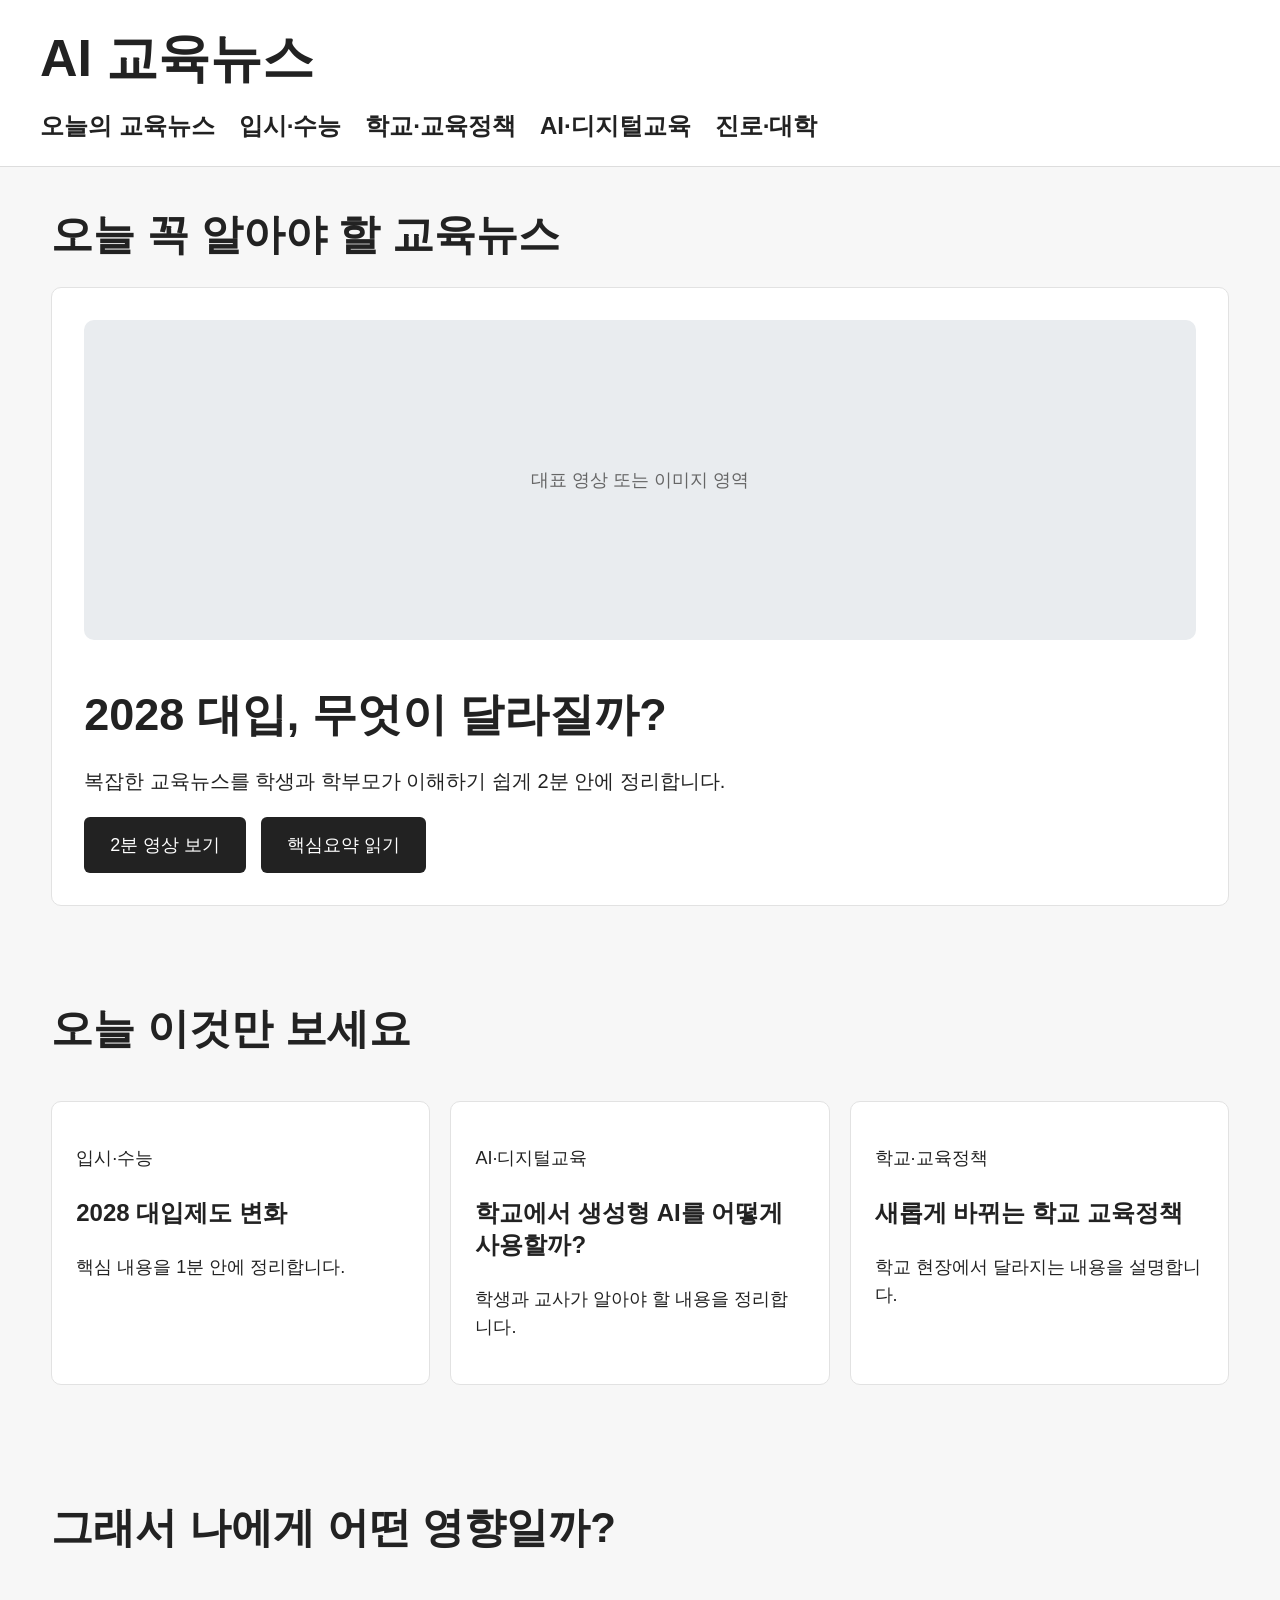
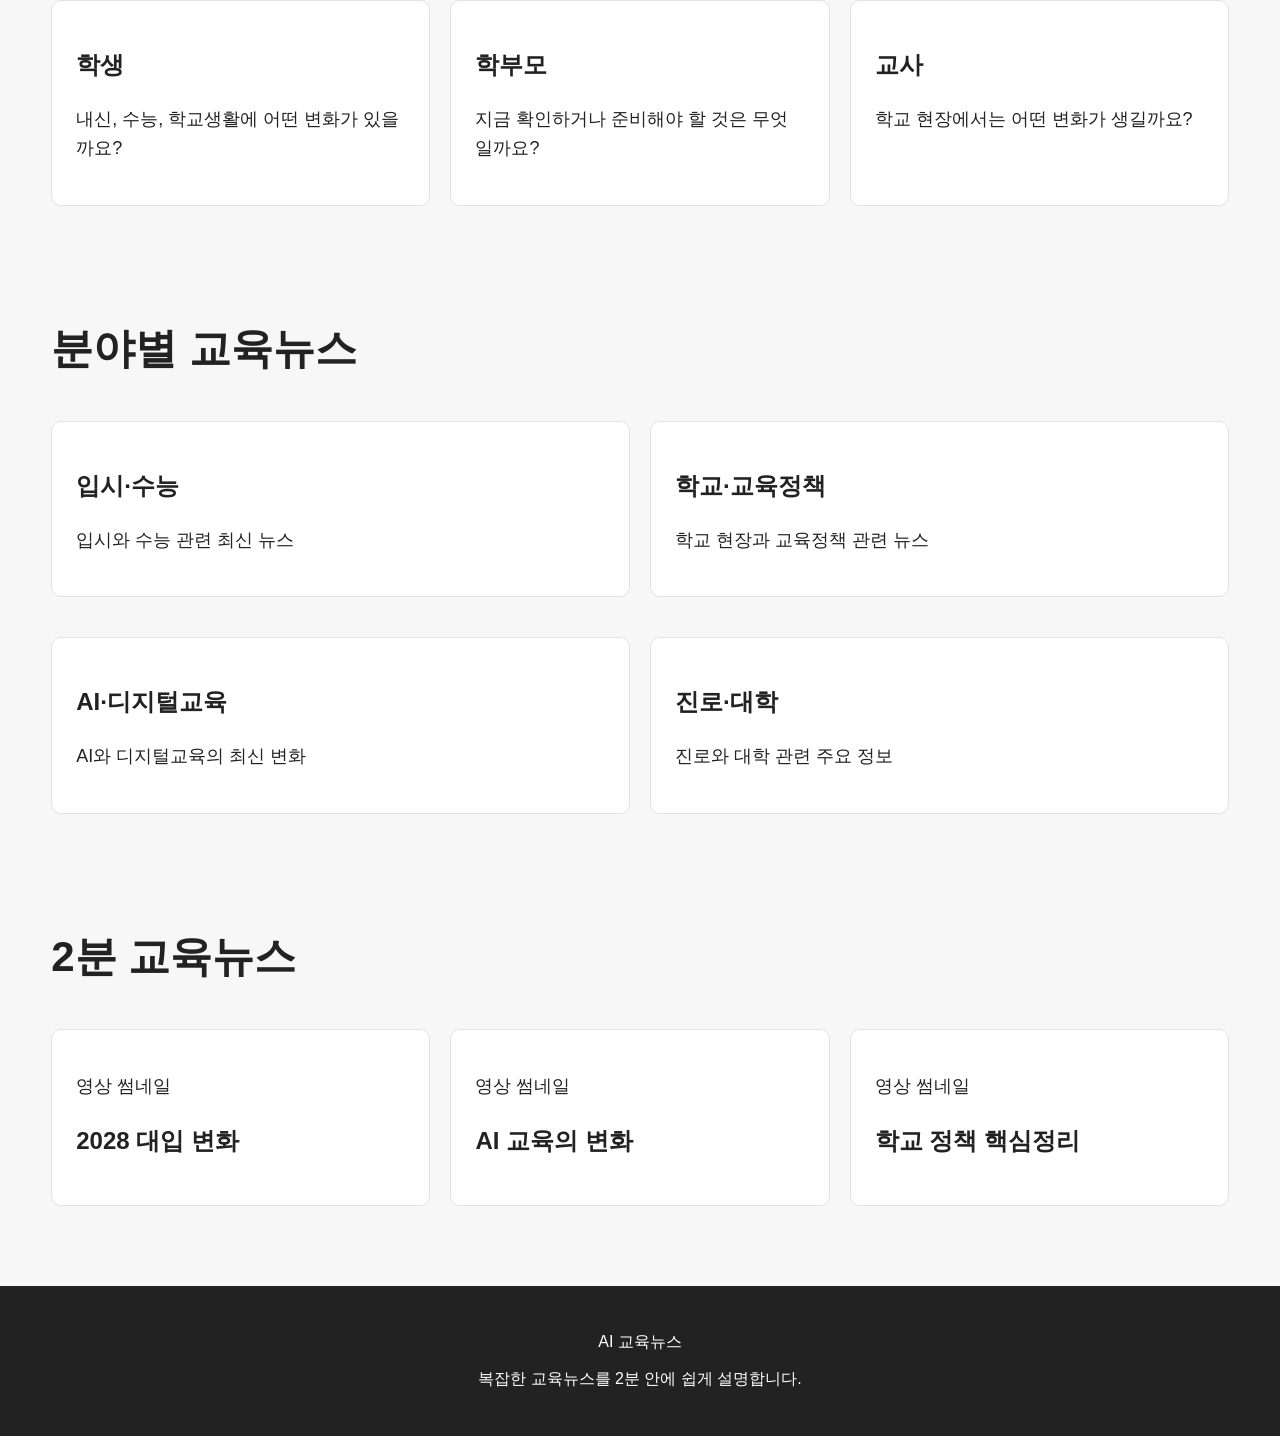
==== index.html @ 82cf30d0 "Initial education news website" ====
<!DOCTYPE html>
<html lang="ko">
<head>
    <meta charset="UTF-8">
    <meta name="viewport" content="width=device-width, initial-scale=1.0">
    <title>AI 교육뉴스</title>
    <link rel="stylesheet" href="style.css">
</head>

<body>

    <!-- 상단 영역 -->
    <header>
        <h1>AI 교육뉴스</h1>

        <nav>
            <a href="#">오늘의 교육뉴스</a>
            <a href="#">입시·수능</a>
            <a href="#">학교·교육정책</a>
            <a href="#">AI·디지털교육</a>
            <a href="#">진로·대학</a>
        </nav>
    </header>


    <main>

        <!-- 오늘의 대표 교육뉴스 -->
        <section>
            <h2>오늘 꼭 알아야 할 교육뉴스</h2>

            <article>
                <div>
                    <p>대표 영상 또는 이미지 영역</p>
                </div>

                <h3>2028 대입, 무엇이 달라질까?</h3>

                <p>
                    복잡한 교육뉴스를 학생과 학부모가
                    이해하기 쉽게 2분 안에 정리합니다.
                </p>

                <button>2분 영상 보기</button>
                <button>핵심요약 읽기</button>
            </article>
        </section>


        <!-- 오늘의 핵심 뉴스 3개 -->
        <section>
            <h2>오늘 이것만 보세요</h2>

            <article>
                <p>입시·수능</p>
                <h3>2028 대입제도 변화</h3>
                <p>핵심 내용을 1분 안에 정리합니다.</p>
            </article>

            <article>
                <p>AI·디지털교육</p>
                <h3>학교에서 생성형 AI를 어떻게 사용할까?</h3>
                <p>학생과 교사가 알아야 할 내용을 정리합니다.</p>
            </article>

            <article>
                <p>학교·교육정책</p>
                <h3>새롭게 바뀌는 학교 교육정책</h3>
                <p>학교 현장에서 달라지는 내용을 설명합니다.</p>
            </article>
        </section>


        <!-- 학생, 학부모, 교사 영향 -->
        <section>
            <h2>그래서 나에게 어떤 영향일까?</h2>

            <article>
                <h3>학생</h3>
                <p>내신, 수능, 학교생활에 어떤 변화가 있을까요?</p>
            </article>

            <article>
                <h3>학부모</h3>
                <p>지금 확인하거나 준비해야 할 것은 무엇일까요?</p>
            </article>

            <article>
                <h3>교사</h3>
                <p>학교 현장에서는 어떤 변화가 생길까요?</p>
            </article>
        </section>


        <!-- 분야별 교육뉴스 -->
        <section>
            <h2>분야별 교육뉴스</h2>

            <article>
                <h3>입시·수능</h3>
                <p>입시와 수능 관련 최신 뉴스</p>
            </article>

            <article>
                <h3>학교·교육정책</h3>
                <p>학교 현장과 교육정책 관련 뉴스</p>
            </article>

            <article>
                <h3>AI·디지털교육</h3>
                <p>AI와 디지털교육의 최신 변화</p>
            </article>

            <article>
                <h3>진로·대학</h3>
                <p>진로와 대학 관련 주요 정보</p>
            </article>
        </section>


        <!-- 2분 교육뉴스 영상 -->
        <section>
            <h2>2분 교육뉴스</h2>

            <article>
                <p>영상 썸네일</p>
                <h3>2028 대입 변화</h3>
            </article>

            <article>
                <p>영상 썸네일</p>
                <h3>AI 교육의 변화</h3>
            </article>

            <article>
                <p>영상 썸네일</p>
                <h3>학교 정책 핵심정리</h3>
            </article>
        </section>

    </main>


    <!-- 하단 영역 -->
    <footer>
        <p>AI 교육뉴스</p>
        <p>복잡한 교육뉴스를 2분 안에 쉽게 설명합니다.</p>
    </footer>

</body>
</html>
---- style.css ----
/* 전체 기본 설정 */
body {
    margin: 0;
    font-family: Arial, "Noto Sans KR", sans-serif;
    color: #222;
    background-color: #f7f7f7;
}


/* 상단 */
header {
    background-color: white;
    padding: 24px 40px;
    border-bottom: 1px solid #ddd;
}

header h1 {
    margin: 0 0 16px 0;
    font-size: 48px;
}

nav {
    display: flex;
    gap: 24px;
    flex-wrap: wrap;
}

nav a {
    text-decoration: none;
    color: #222;
    font-weight: bold;
    font-size: 24px;
}

nav a:hover {
    text-decoration: underline;
}


/* 메인 전체 */
main {
    width: 92%;
    max-width: 1500px;
    margin: 40px auto;
}


/* 각 섹션 */
section {
    margin-bottom: 60px;
}

section h2 {
    font-size: 42px;
    margin-bottom: 24px;
}


/* 카드 공통 */
article {
    background-color: white;
    padding: 24px;
    margin-bottom: 20px;
    border: 1px solid #e2e2e2;
    border-radius: 10px;
}


/* 대표 뉴스 */
main section:first-child article {
    padding: 32px;
}

main section:first-child article > div {
    height: 320px;
    background-color: #e9ecef;
    display: flex;
    align-items: center;
    justify-content: center;
    margin-bottom: 24px;
    border-radius: 10px;
    font-size: 18px;
    color: #666;
}

main section:first-child h3 {
    font-size: 45px;
    margin-bottom: 18px;
}


/* 버튼 */
button {
    padding: 16px 26px;
    margin-right: 10px;
    border: none;
    border-radius: 6px;
    background-color: #222;
    color: white;
    font-size: 18px;
    cursor: pointer;
}
button:hover {
    opacity: 0.85;
}


/* 오늘 이것만 보세요 */
main section:nth-of-type(2) {
    display: grid;
    grid-template-columns: repeat(3, 1fr);
    gap: 20px;
}

main section:nth-of-type(2) h2 {
    grid-column: 1 / -1;
}


/* 학생 / 학부모 / 교사 */
main section:nth-of-type(3) {
    display: grid;
    grid-template-columns: repeat(3, 1fr);
    gap: 20px;
}

main section:nth-of-type(3) h2 {
    grid-column: 1 / -1;
}


/* 분야별 교육뉴스 */
main section:nth-of-type(4) {
    display: grid;
    grid-template-columns: repeat(2, 1fr);
    gap: 20px;
}

main section:nth-of-type(4) h2 {
    grid-column: 1 / -1;
}


/* 2분 교육뉴스 */
main section:nth-of-type(5) {
    display: grid;
    grid-template-columns: repeat(3, 1fr);
    gap: 20px;
}

main section:nth-of-type(5) h2 {
    grid-column: 1 / -1;
}


/* 하단 */
footer {
    background-color: #222;
    color: white;
    text-align: center;
    padding: 30px 20px;
    margin-top: 60px;
}


/* 모바일 */
@media (max-width: 768px) {

    header {
        padding: 20px;
    }

    main {
        width: 92%;
    }

    main section:nth-of-type(2),
    main section:nth-of-type(3),
    main section:nth-of-type(4),
    main section:nth-of-type(5) {
        grid-template-columns: 1fr;
    }

    main section:first-child article > div {
        height: 220px;
    }
}
/* 카드 안 작은 카테고리 글자 */
article > p:first-child {
    font-size: 18px;
}

/* 카드 제목 */
article h3 {
    font-size: 24px;
}

/* 카드 설명 글자 */
article p {
    font-size: 18px;
    line-height: 1.6;
}

/* 대표뉴스 설명 글자 */
main section:first-child article > p {
    font-size: 20px;
}

/* AI 교육뉴스 제목 조금 더 크게 */
header h1 {
    font-size: 52px;
}
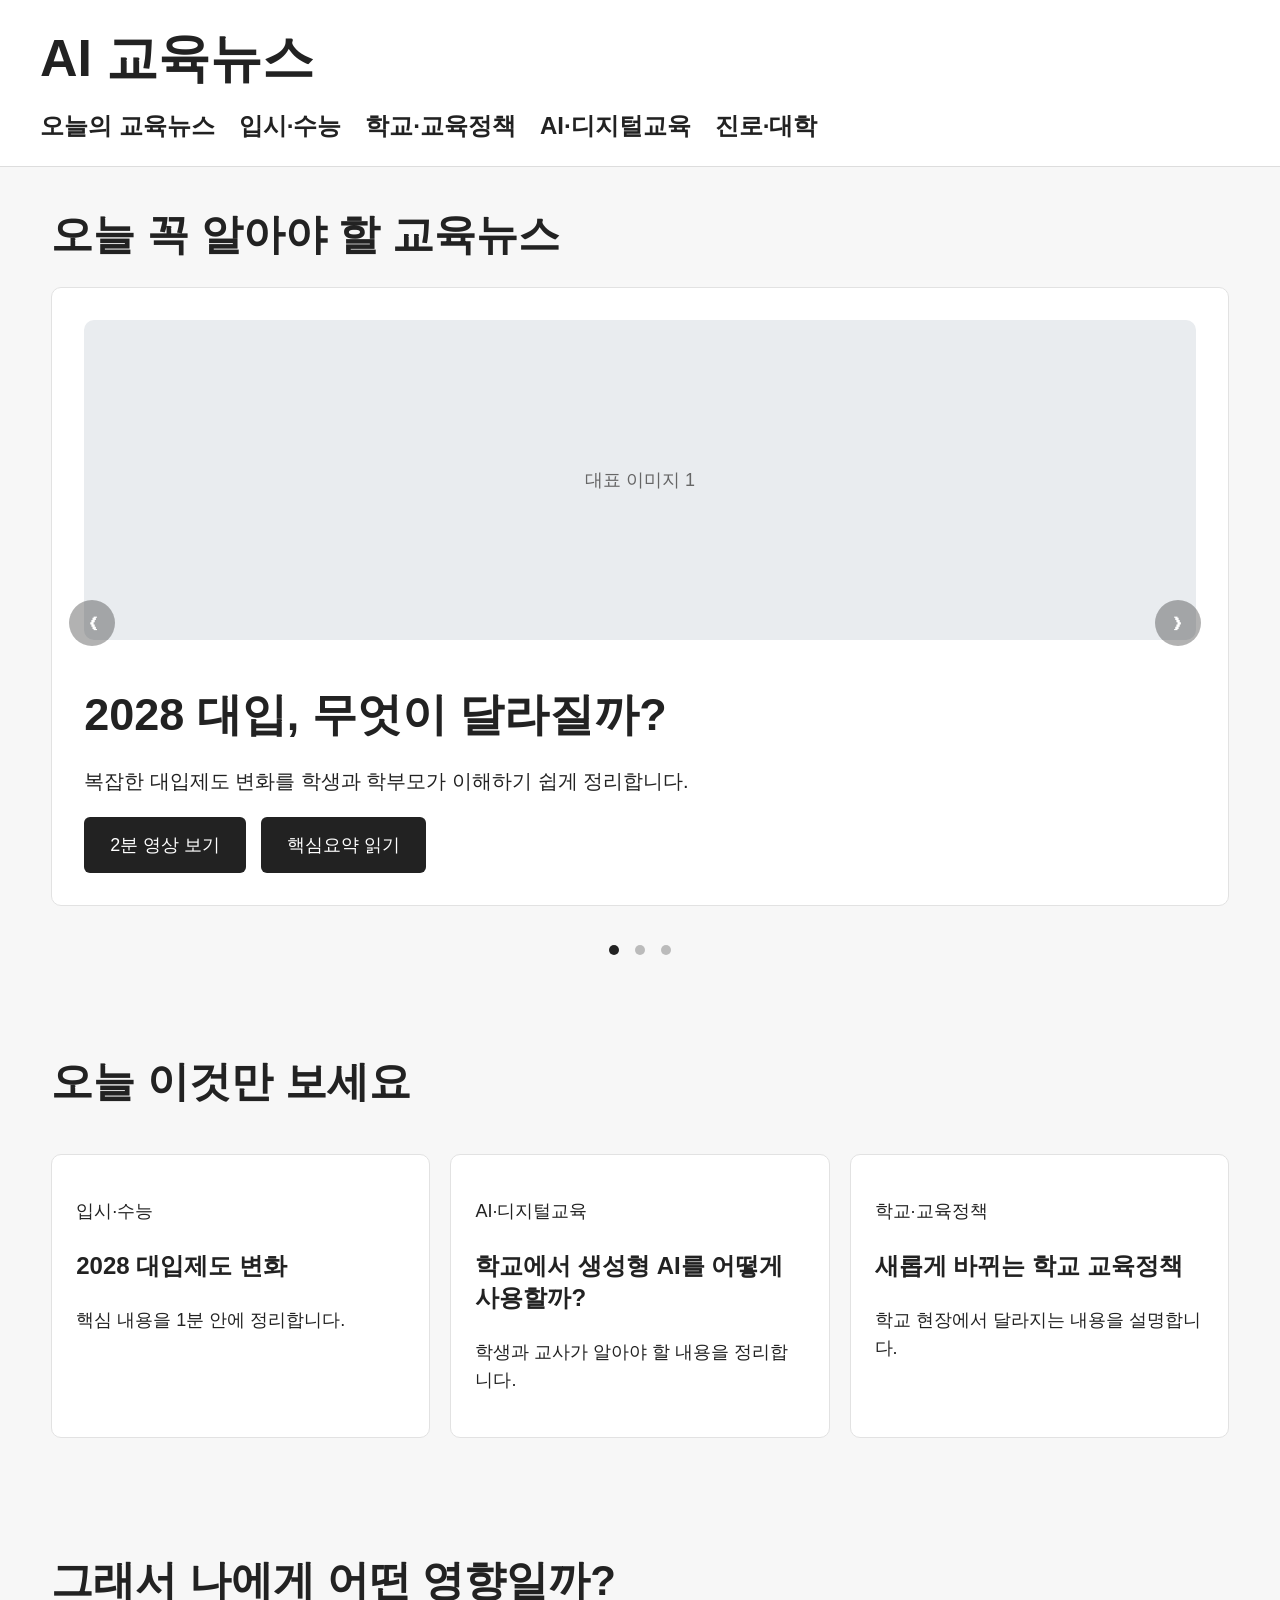
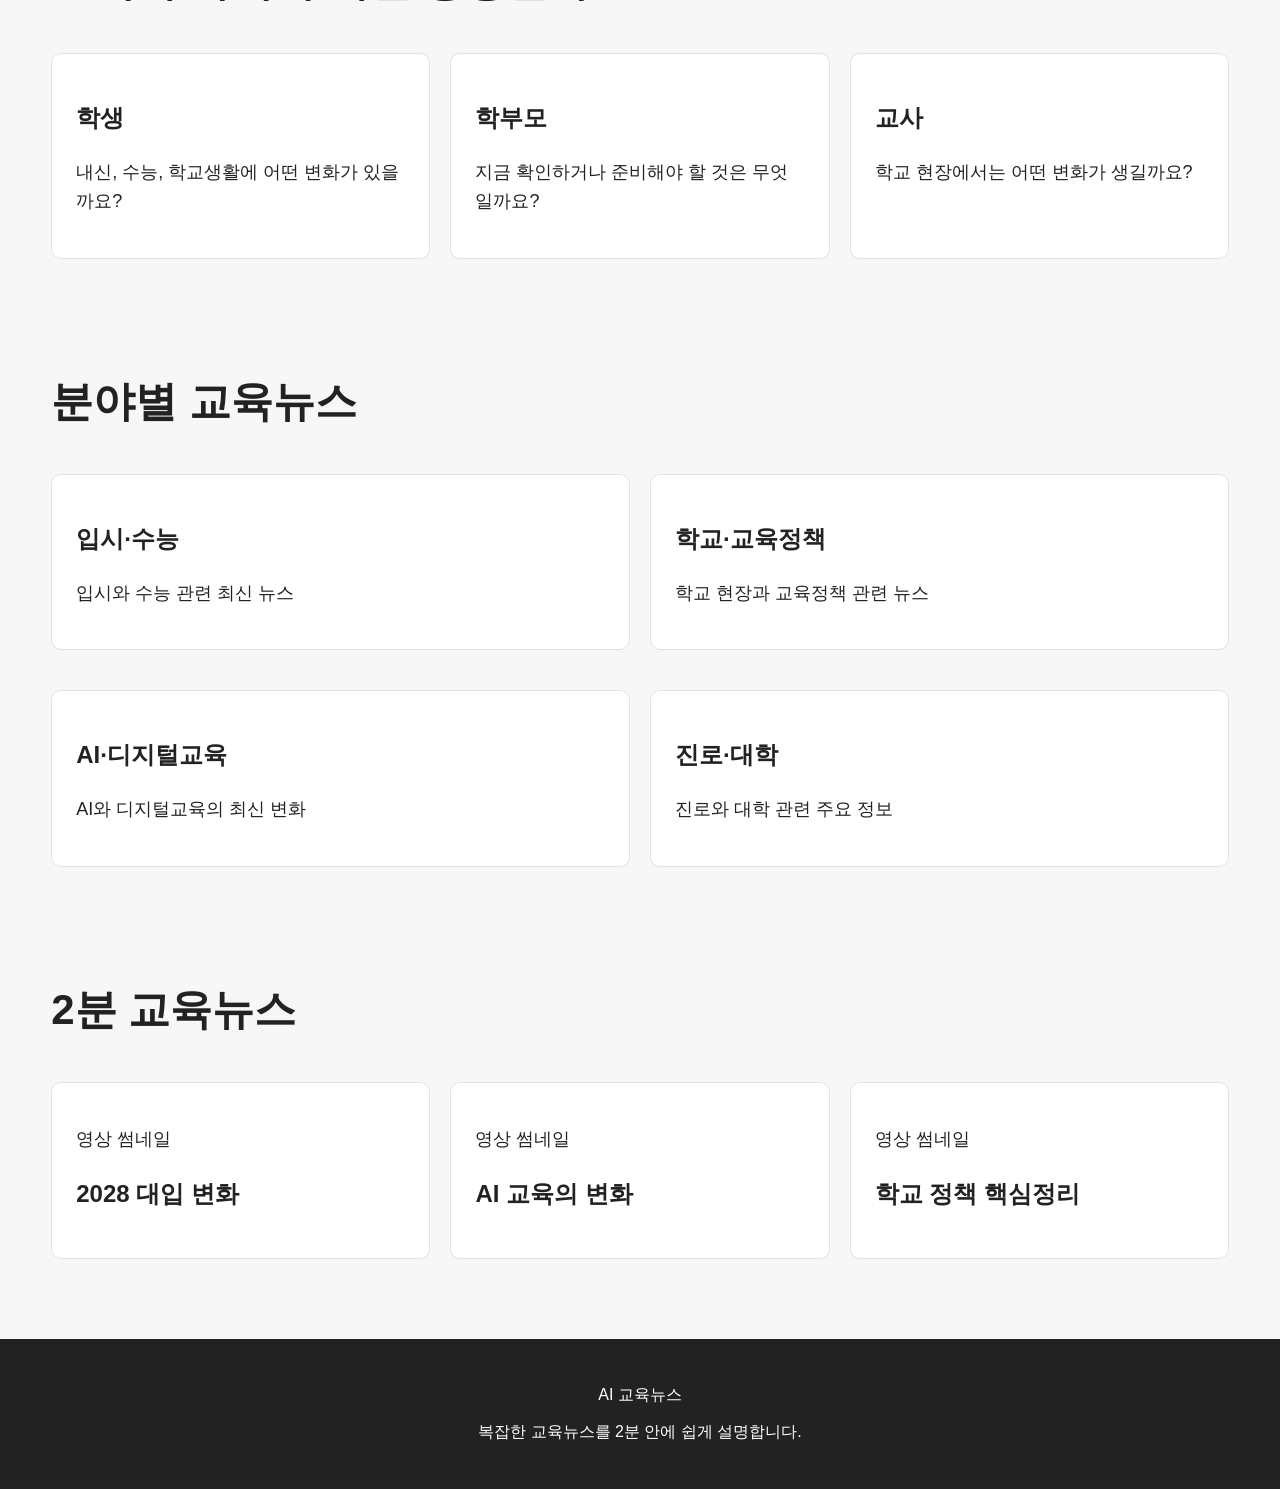
==== commit 7063870d: "Update news carousel" ====
--- a/index.html
+++ b/index.html
@@ -26,25 +26,80 @@
     <main>
 
         <!-- 오늘의 대표 교육뉴스 -->
-        <section>
-            <h2>오늘 꼭 알아야 할 교육뉴스</h2>
-
-            <article>
-                <div>
-                    <p>대표 영상 또는 이미지 영역</p>
+        <section class="main-news">
+    <h2>오늘 꼭 알아야 할 교육뉴스</h2>
+
+    <div class="slider">
+
+        <div class="slides">
+
+            <!-- 뉴스 1 -->
+            <article class="slide">
+                <div class="news-image">
+                    대표 이미지 1
                 </div>
 
                 <h3>2028 대입, 무엇이 달라질까?</h3>
 
                 <p>
-                    복잡한 교육뉴스를 학생과 학부모가
-                    이해하기 쉽게 2분 안에 정리합니다.
+                    복잡한 대입제도 변화를 학생과 학부모가
+                    이해하기 쉽게 정리합니다.
                 </p>
 
                 <button>2분 영상 보기</button>
                 <button>핵심요약 읽기</button>
             </article>
-        </section>
+
+
+            <!-- 뉴스 2 -->
+            <article class="slide">
+                <div class="news-image">
+                    대표 이미지 2
+                </div>
+
+                <h3>학교에서 생성형 AI를 어떻게 사용할까?</h3>
+
+                <p>
+                    학생과 교사가 알아야 할
+                    생성형 AI 활용 방법을 정리합니다.
+                </p>
+
+                <button>2분 영상 보기</button>
+                <button>핵심요약 읽기</button>
+            </article>
+
+
+            <!-- 뉴스 3 -->
+            <article class="slide">
+                <div class="news-image">
+                    대표 이미지 3
+                </div>
+
+                <h3>새롭게 바뀌는 학교 교육정책</h3>
+
+                <p>
+                    학생과 학부모가 알아야 할
+                    학교 교육정책의 변화를 설명합니다.
+                </p>
+
+                <button>2분 영상 보기</button>
+                <button>핵심요약 읽기</button>
+            </article>
+
+        </div>
+
+
+        <!-- 슬라이드 위치 표시 -->
+         <button class="prev-btn">&#10094;</button>
+<button class="next-btn">&#10095;</button>
+        <div class="slider-dots">
+            <span class="dot active"></span>
+            <span class="dot"></span>
+            <span class="dot"></span>
+        </div>
+
+    </div>
+</section>
 
 
         <!-- 오늘의 핵심 뉴스 3개 -->
@@ -146,6 +201,6 @@
         <p>AI 교육뉴스</p>
         <p>복잡한 교육뉴스를 2분 안에 쉽게 설명합니다.</p>
     </footer>
-
+<script src="script.js"></script>
 </body>
 </html>
--- a/style.css
+++ b/style.css
@@ -209,4 +209,101 @@
 /* AI 교육뉴스 제목 조금 더 크게 */
 header h1 {
     font-size: 52px;
+}
+/* =========================
+   대표뉴스 슬라이드
+========================= */
+
+.slider {
+    width: 100%;
+    overflow: hidden;
+    position: relative;
+}
+
+.slides {
+    display: flex;
+    transition: transform 0.6s ease;
+}
+
+.slide {
+    min-width: 100%;
+    box-sizing: border-box;
+}
+
+.news-image {
+    height: 320px;
+    background-color: #e9ecef;
+
+    display: flex;
+    align-items: center;
+    justify-content: center;
+
+    margin-bottom: 24px;
+    border-radius: 10px;
+
+    color: #666;
+}
+
+
+/* 슬라이드 아래 점 */
+
+.slider-dots {
+    text-align: center;
+    margin-top: 15px;
+}
+
+.dot {
+    display: inline-block;
+
+    width: 10px;
+    height: 10px;
+
+    margin: 0 6px;
+
+    background-color: #bbb;
+    border-radius: 50%;
+}
+
+.dot.active {
+    background-color: #222;
+}
+.prev-btn,
+.next-btn {
+    position: absolute;
+    top: 50%;
+    transform: translateY(-50%);
+
+    width: 46px;
+    height: 46px;
+    padding: 0;
+
+    border: none;
+    border-radius: 50%;
+
+    background-color: rgba(0, 0, 0, 0.30);
+    color: white;
+
+    font-size: 18px;
+    line-height: 46px;
+    text-align: center;
+
+    cursor: pointer;
+    z-index: 10;
+}
+
+.prev-btn {
+    left: 18px;
+}
+
+.next-btn {
+    right: 18px;
+}
+
+.prev-btn:hover,
+.next-btn:hover {
+    background-color: rgba(0, 0, 0, 0.8);
+}
+
+.dot {
+    cursor: pointer;
 }
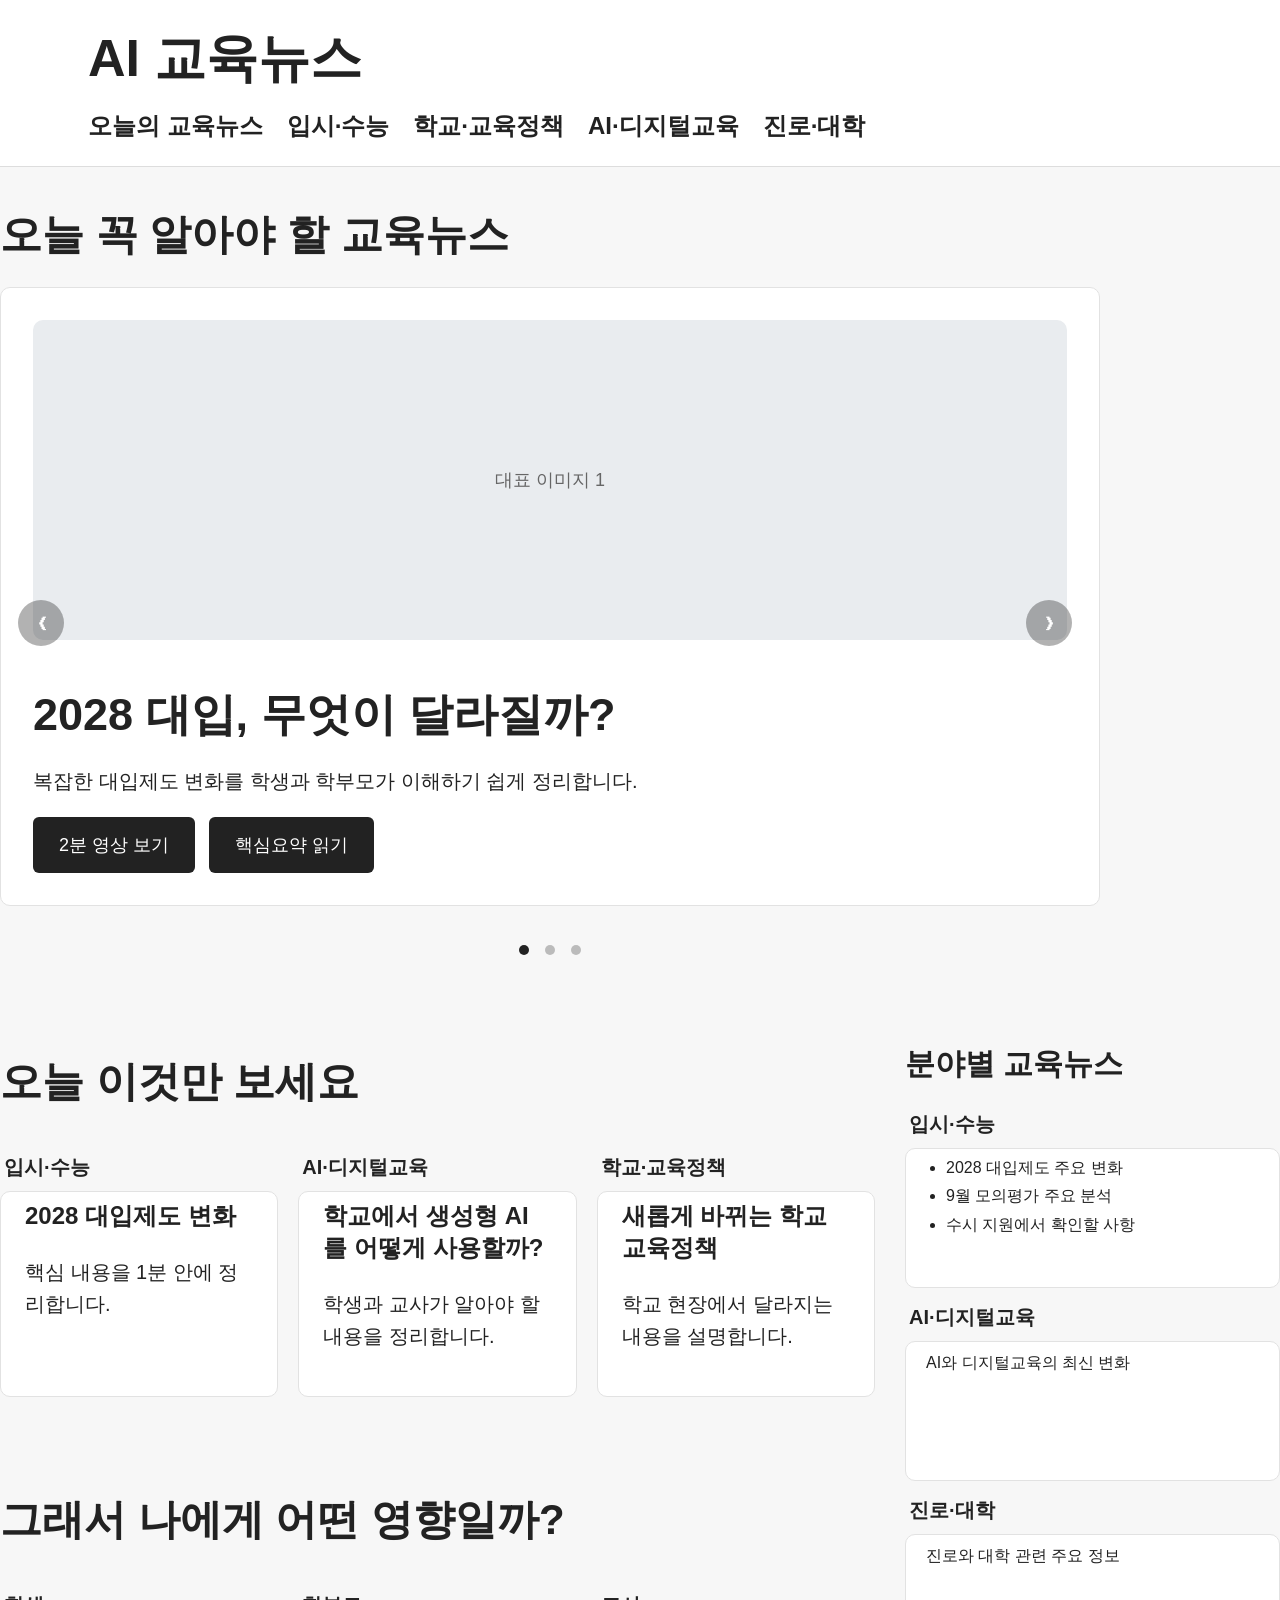
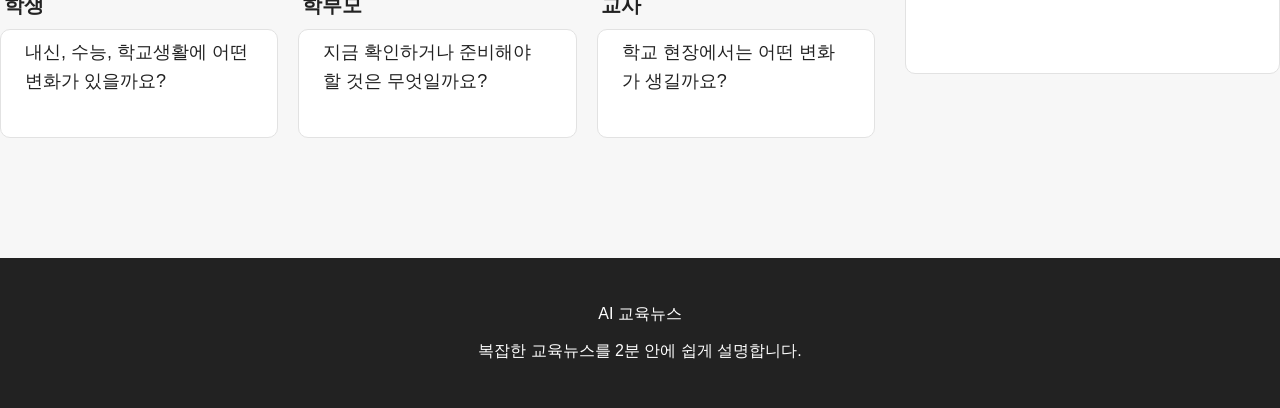
==== commit 019afba9: "Update education news layout" ====
--- a/index.html
+++ b/index.html
@@ -1,5 +1,6 @@
 <!DOCTYPE html>
 <html lang="ko">
+
 <head>
     <meta charset="UTF-8">
     <meta name="viewport" content="width=device-width, initial-scale=1.0">
@@ -25,173 +26,191 @@
 
     <main>
 
-        <!-- 오늘의 대표 교육뉴스 -->
+        <!-- 대표뉴스는 전체 폭 -->
         <section class="main-news">
-    <h2>오늘 꼭 알아야 할 교육뉴스</h2>
-
-    <div class="slider">
-
-        <div class="slides">
-
-            <!-- 뉴스 1 -->
-            <article class="slide">
-                <div class="news-image">
-                    대표 이미지 1
-                </div>
-
-                <h3>2028 대입, 무엇이 달라질까?</h3>
-
-                <p>
-                    복잡한 대입제도 변화를 학생과 학부모가
-                    이해하기 쉽게 정리합니다.
-                </p>
-
-                <button>2분 영상 보기</button>
-                <button>핵심요약 읽기</button>
-            </article>
-
-
-            <!-- 뉴스 2 -->
-            <article class="slide">
-                <div class="news-image">
-                    대표 이미지 2
-                </div>
-
-                <h3>학교에서 생성형 AI를 어떻게 사용할까?</h3>
-
-                <p>
-                    학생과 교사가 알아야 할
-                    생성형 AI 활용 방법을 정리합니다.
-                </p>
-
-                <button>2분 영상 보기</button>
-                <button>핵심요약 읽기</button>
-            </article>
-
-
-            <!-- 뉴스 3 -->
-            <article class="slide">
-                <div class="news-image">
-                    대표 이미지 3
-                </div>
-
-                <h3>새롭게 바뀌는 학교 교육정책</h3>
-
-                <p>
-                    학생과 학부모가 알아야 할
-                    학교 교육정책의 변화를 설명합니다.
-                </p>
-
-                <button>2분 영상 보기</button>
-                <button>핵심요약 읽기</button>
-            </article>
+            <h2>오늘 꼭 알아야 할 교육뉴스</h2>
+
+            <div class="slider">
+
+                <div class="slides">
+
+                    <!-- 뉴스 1 -->
+                    <article class="slide">
+                        <div class="news-image">
+                            대표 이미지 1
+                        </div>
+
+                        <h3>2028 대입, 무엇이 달라질까?</h3>
+
+                        <p>
+                            복잡한 대입제도 변화를 학생과 학부모가
+                            이해하기 쉽게 정리합니다.
+                        </p>
+
+                        <button>2분 영상 보기</button>
+                        <button>핵심요약 읽기</button>
+                    </article>
+
+                    <!-- 뉴스 2 -->
+                    <article class="slide">
+                        <div class="news-image">
+                            대표 이미지 2
+                        </div>
+
+                        <h3>학교에서 생성형 AI를 어떻게 사용할까?</h3>
+
+                        <p>
+                            학생과 교사가 알아야 할
+                            생성형 AI 활용 방법을 정리합니다.
+                        </p>
+
+                        <button>2분 영상 보기</button>
+                        <button>핵심요약 읽기</button>
+                    </article>
+
+                    <!-- 뉴스 3 -->
+                    <article class="slide">
+                        <div class="news-image">
+                            대표 이미지 3
+                        </div>
+
+                        <h3>새롭게 바뀌는 학교 교육정책</h3>
+
+                        <p>
+                            학생과 학부모가 알아야 할
+                            학교 교육정책의 변화를 설명합니다.
+                        </p>
+
+                        <button>2분 영상 보기</button>
+                        <button>핵심요약 읽기</button>
+                    </article>
+
+                </div>
+
+                <button class="prev-btn">&#10094;</button>
+                <button class="next-btn">&#10095;</button>
+
+                <div class="slider-dots">
+                    <span class="dot active"></span>
+                    <span class="dot"></span>
+                    <span class="dot"></span>
+                </div>
+
+            </div>
+        </section>
+
+
+        <!-- 여기부터 좌우 75:25 -->
+        <div class="page-layout">
+
+            <div class="main-content">
+
+                <!-- 오늘 이것만 보세요 -->
+                <section>
+                    <h2>오늘 이것만 보세요</h2>
+
+
+
+                    <div class="card-block">
+                        <h3 class="card-label">입시·수능</h3>
+
+                        <article>
+                            <h3>2028 대입제도 변화</h3>
+                            <p>핵심 내용을 1분 안에 정리합니다.</p>
+                        </article>
+                    </div>
+
+                    <div class="card-block">
+                        <h3 class="card-label">AI·디지털교육</h3>
+
+                        <article>
+                            <h3>학교에서 생성형 AI를 어떻게 사용할까?</h3>
+                            <p>학생과 교사가 알아야 할 내용을 정리합니다.</p>
+                        </article>
+                    </div>
+
+                    <div class="card-block">
+                        <h3 class="card-label">학교·교육정책</h3>
+
+                        <article>
+                            <h3>새롭게 바뀌는 학교 교육정책</h3>
+                            <p>학교 현장에서 달라지는 내용을 설명합니다.</p>
+                        </article>
+                    </div>
+
+                </section>
+
+                <!-- 영향 -->
+                <section>
+                    <h2>그래서 나에게 어떤 영향일까?</h2>
+
+                    <div class="card-block">
+                        <h3 class="card-label">학생</h3>
+
+                        <article>
+                            <p>내신, 수능, 학교생활에 어떤 변화가 있을까요?</p>
+                        </article>
+                    </div>
+
+
+                    <div class="card-block">
+                        <h3 class="card-label">학부모</h3>
+
+                        <article>
+                            <p>지금 확인하거나 준비해야 할 것은 무엇일까요?</p>
+                        </article>
+                    </div>
+
+
+                    <div class="card-block">
+                        <h3 class="card-label">교사</h3>
+
+                        <article>
+                            <p>학교 현장에서는 어떤 변화가 생길까요?</p>
+                        </article>
+                    </div>
+                </section>
+
+            </div>
+
+
+            <!-- 오른쪽 분야별 -->
+            <aside class="sidebar">
+
+                <h2>분야별 교육뉴스</h2>
+
+                <div class="card-block">
+    <h3 class="card-label">입시·수능</h3>
+
+    <article class="news-list">
+  <ul>
+        <li>2028 대입제도 주요 변화</li>
+        <li>9월 모의평가 주요 분석</li>
+        <li>수시 지원에서 확인할 사항</li>
+    </ul>
+    </article>
+</div>
+
+                <div class="card-block">
+                    <h3 class="card-label">AI·디지털교육</h3>
+
+                    <article>
+                        <p>AI와 디지털교육의 최신 변화</p>
+                    </article>
+                </div>
+
+                <div class="card-block">
+                    <h3 class="card-label">진로·대학</h3>
+
+                    <article>
+
+                        <p>진로와 대학 관련 주요 정보</p>
+                    </article>
+                </div>
+
+            </aside>
 
         </div>
-
-
-        <!-- 슬라이드 위치 표시 -->
-         <button class="prev-btn">&#10094;</button>
-<button class="next-btn">&#10095;</button>
-        <div class="slider-dots">
-            <span class="dot active"></span>
-            <span class="dot"></span>
-            <span class="dot"></span>
-        </div>
-
-    </div>
-</section>
-
-
-        <!-- 오늘의 핵심 뉴스 3개 -->
-        <section>
-            <h2>오늘 이것만 보세요</h2>
-
-            <article>
-                <p>입시·수능</p>
-                <h3>2028 대입제도 변화</h3>
-                <p>핵심 내용을 1분 안에 정리합니다.</p>
-            </article>
-
-            <article>
-                <p>AI·디지털교육</p>
-                <h3>학교에서 생성형 AI를 어떻게 사용할까?</h3>
-                <p>학생과 교사가 알아야 할 내용을 정리합니다.</p>
-            </article>
-
-            <article>
-                <p>학교·교육정책</p>
-                <h3>새롭게 바뀌는 학교 교육정책</h3>
-                <p>학교 현장에서 달라지는 내용을 설명합니다.</p>
-            </article>
-        </section>
-
-
-        <!-- 학생, 학부모, 교사 영향 -->
-        <section>
-            <h2>그래서 나에게 어떤 영향일까?</h2>
-
-            <article>
-                <h3>학생</h3>
-                <p>내신, 수능, 학교생활에 어떤 변화가 있을까요?</p>
-            </article>
-
-            <article>
-                <h3>학부모</h3>
-                <p>지금 확인하거나 준비해야 할 것은 무엇일까요?</p>
-            </article>
-
-            <article>
-                <h3>교사</h3>
-                <p>학교 현장에서는 어떤 변화가 생길까요?</p>
-            </article>
-        </section>
-
-
-        <!-- 분야별 교육뉴스 -->
-        <section>
-            <h2>분야별 교육뉴스</h2>
-
-            <article>
-                <h3>입시·수능</h3>
-                <p>입시와 수능 관련 최신 뉴스</p>
-            </article>
-
-            <article>
-                <h3>학교·교육정책</h3>
-                <p>학교 현장과 교육정책 관련 뉴스</p>
-            </article>
-
-            <article>
-                <h3>AI·디지털교육</h3>
-                <p>AI와 디지털교육의 최신 변화</p>
-            </article>
-
-            <article>
-                <h3>진로·대학</h3>
-                <p>진로와 대학 관련 주요 정보</p>
-            </article>
-        </section>
-
-
-        <!-- 2분 교육뉴스 영상 -->
-        <section>
-            <h2>2분 교육뉴스</h2>
-
-            <article>
-                <p>영상 썸네일</p>
-                <h3>2028 대입 변화</h3>
-            </article>
-
-            <article>
-                <p>영상 썸네일</p>
-                <h3>AI 교육의 변화</h3>
-            </article>
-
-            <article>
-                <p>영상 썸네일</p>
-                <h3>학교 정책 핵심정리</h3>
-            </article>
-        </section>
 
     </main>
 
@@ -201,6 +220,7 @@
         <p>AI 교육뉴스</p>
         <p>복잡한 교육뉴스를 2분 안에 쉽게 설명합니다.</p>
     </footer>
-<script src="script.js"></script>
+    <script src="script.js"></script>
 </body>
+
 </html>
--- a/style.css
+++ b/style.css
@@ -13,9 +13,17 @@
     padding: 24px 40px;
     border-bottom: 1px solid #ddd;
 }
+header h1,
+header nav {
+    width: 92%;
+    max-width: 1500px;
+    margin-left: auto;
+    margin-right: auto;
+}
 
 header h1 {
-    margin: 0 0 16px 0;
+    margin-top: 0;
+    margin-bottom: 16px;
     font-size: 48px;
 }
 
@@ -39,7 +47,7 @@
 
 /* 메인 전체 */
 main {
-    width: 92%;
+    width: 100%;
     max-width: 1500px;
     margin: 40px auto;
 }
@@ -67,11 +75,11 @@
 
 
 /* 대표 뉴스 */
-main section:first-child article {
+.main-news article {
     padding: 32px;
 }
 
-main section:first-child article > div {
+.main-news article > div {
     height: 320px;
     background-color: #e9ecef;
     display: flex;
@@ -83,11 +91,14 @@
     color: #666;
 }
 
-main section:first-child h3 {
+/* 대표 뉴스 제목만 */
+.main-news h3 {
     font-size: 45px;
     margin-bottom: 18px;
 }
-
+.main-news article > p {
+    font-size: 20px;
+}
 
 /* 버튼 */
 button {
@@ -100,57 +111,11 @@
     font-size: 18px;
     cursor: pointer;
 }
+
 button:hover {
     opacity: 0.85;
 }
 
-
-/* 오늘 이것만 보세요 */
-main section:nth-of-type(2) {
-    display: grid;
-    grid-template-columns: repeat(3, 1fr);
-    gap: 20px;
-}
-
-main section:nth-of-type(2) h2 {
-    grid-column: 1 / -1;
-}
-
-
-/* 학생 / 학부모 / 교사 */
-main section:nth-of-type(3) {
-    display: grid;
-    grid-template-columns: repeat(3, 1fr);
-    gap: 20px;
-}
-
-main section:nth-of-type(3) h2 {
-    grid-column: 1 / -1;
-}
-
-
-/* 분야별 교육뉴스 */
-main section:nth-of-type(4) {
-    display: grid;
-    grid-template-columns: repeat(2, 1fr);
-    gap: 20px;
-}
-
-main section:nth-of-type(4) h2 {
-    grid-column: 1 / -1;
-}
-
-
-/* 2분 교육뉴스 */
-main section:nth-of-type(5) {
-    display: grid;
-    grid-template-columns: repeat(3, 1fr);
-    gap: 20px;
-}
-
-main section:nth-of-type(5) h2 {
-    grid-column: 1 / -1;
-}
 
 
 /* 하단 */
@@ -162,10 +127,21 @@
     margin-top: 60px;
 }
 
+/* 태블릿 이하 */
+@media (max-width: 1024px) {
+    .page-layout {
+        grid-template-columns: 1fr;
+    }
+
+    .sidebar {
+        margin-top: 20px;
+    }
+}
 
 /* 모바일 */
 @media (max-width: 768px) {
 
+
     header {
         padding: 20px;
     }
@@ -174,19 +150,15 @@
         width: 92%;
     }
 
-    main section:nth-of-type(2),
-    main section:nth-of-type(3),
-    main section:nth-of-type(4),
-    main section:nth-of-type(5) {
-        grid-template-columns: 1fr;
-    }
-
-    main section:first-child article > div {
+    
+    main section:first-child article>div {
         height: 220px;
     }
-}
+
+}
+
 /* 카드 안 작은 카테고리 글자 */
-article > p:first-child {
+article>p:first-child {
     font-size: 18px;
 }
 
@@ -202,7 +174,7 @@
 }
 
 /* 대표뉴스 설명 글자 */
-main section:first-child article > p {
+main section:first-child article>p {
     font-size: 20px;
 }
 
@@ -210,6 +182,7 @@
 header h1 {
     font-size: 52px;
 }
+
 /* =========================
    대표뉴스 슬라이드
 ========================= */
@@ -267,6 +240,7 @@
 .dot.active {
     background-color: #222;
 }
+
 .prev-btn,
 .next-btn {
     position: absolute;
@@ -306,4 +280,165 @@
 
 .dot {
     cursor: pointer;
+}
+
+/* =========================
+   데스크톱: 메인 + 오른쪽 사이드바
+========================= */
+
+.page-layout {
+    display: grid;
+    grid-template-columns: 7fr 3fr;
+    gap: 30px;
+    align-items: start;
+}
+
+.main-content {
+    min-width: 0;
+}
+
+.sidebar {
+    display: flex;
+    flex-direction: column;
+    gap: 16px;
+}
+
+.sidebar h2 {
+    font-size: 30px;
+    margin-bottom: 10px;
+}
+
+.sidebar article {
+    margin-bottom: 0;
+    padding: 20px;
+}
+
+
+.sidebar article p {
+    font-size: 16px;
+}
+/* =================================
+   현재 HTML 구조용 최종 레이아웃
+================================= */
+
+/* 오늘 이것만 보세요 + 영향 영역 */
+.main-content > section {
+    display: grid;
+    grid-template-columns: repeat(3, minmax(0, 1fr));
+    gap: 20px;
+}
+
+/* 섹션 제목은 한 줄 전체 사용 */
+.main-content > section > h2 {
+    grid-column: 1 / -1;
+}
+
+
+/* 데스크톱: 메인 70% + 사이드 30% */
+.page-layout {
+    display: grid;
+    grid-template-columns: 7fr 3fr;
+    gap: 30px;
+    align-items: start;
+}
+
+
+/* 태블릿 이하 */
+@media (max-width: 1024px) {
+
+    .page-layout {
+        grid-template-columns: 1fr;
+    }
+
+    .sidebar {
+        margin-top: 20px;
+    }
+
+    .main-content > section {
+        grid-template-columns: 1fr;
+    }
+}
+
+
+/* 모바일 */
+@media (max-width: 768px) {
+
+    header {
+        padding: 20px;
+    }
+
+    main {
+        width: 92%;
+    }
+
+    .news-image {
+        height: 220px;
+    }
+}
+/* 대표뉴스 영역 폭 조정 */
+.main-news {
+    width: 100%;
+    max-width: 1100px;
+    margin-left: 0;
+    margin-right: auto;
+}
+/* 카드 밖 작은 제목 */
+.card-block {
+    min-width: 0;
+    display: flex;
+    flex-direction: column;
+}
+
+.card-block article {
+    margin-bottom: 0;
+    flex: 1;
+}
+
+.card-label {
+    font-size: 20px;
+    font-weight: bold;
+    margin: 0 0 10px 4px;
+}
+.sidebar article {
+    margin-bottom: 0;
+    padding: 24px;
+    min-height: 110px;
+}
+/* card-block 안 카드 여백 */
+.card-block article {
+    margin-bottom: 0;
+}
+/* 메인 작은 카드 상단 여백 줄이기 */
+.main-content .card-block article {
+    padding: 8px 24px 24px 24px;
+}
+
+/* 오른쪽 분야별 뉴스 카드도 동일 */
+.sidebar .card-block article {
+    padding: 8px 20px 20px 20px;
+}
+/* 카드 안 제목 위쪽 기본 여백 제거 */
+.main-content .card-block article h3 {
+    margin-top: 0;
+}
+/* 사이드바 카드 안 문장 위쪽 여백 제거 */
+.sidebar .card-block article p {
+    margin-top: 0;
+}
+.main-content .card-block article p {
+    margin-top: 0;
+}
+/* 분야별 뉴스 목록 */
+.news-list ul {
+    margin: 0;
+    padding-left: 20px;
+}
+
+.news-list li {
+    margin-bottom: 6px;
+    font-size: 16px;
+    line-height: 1.4;
+}
+.news-list li:last-child {
+    margin-bottom: 0;
 }
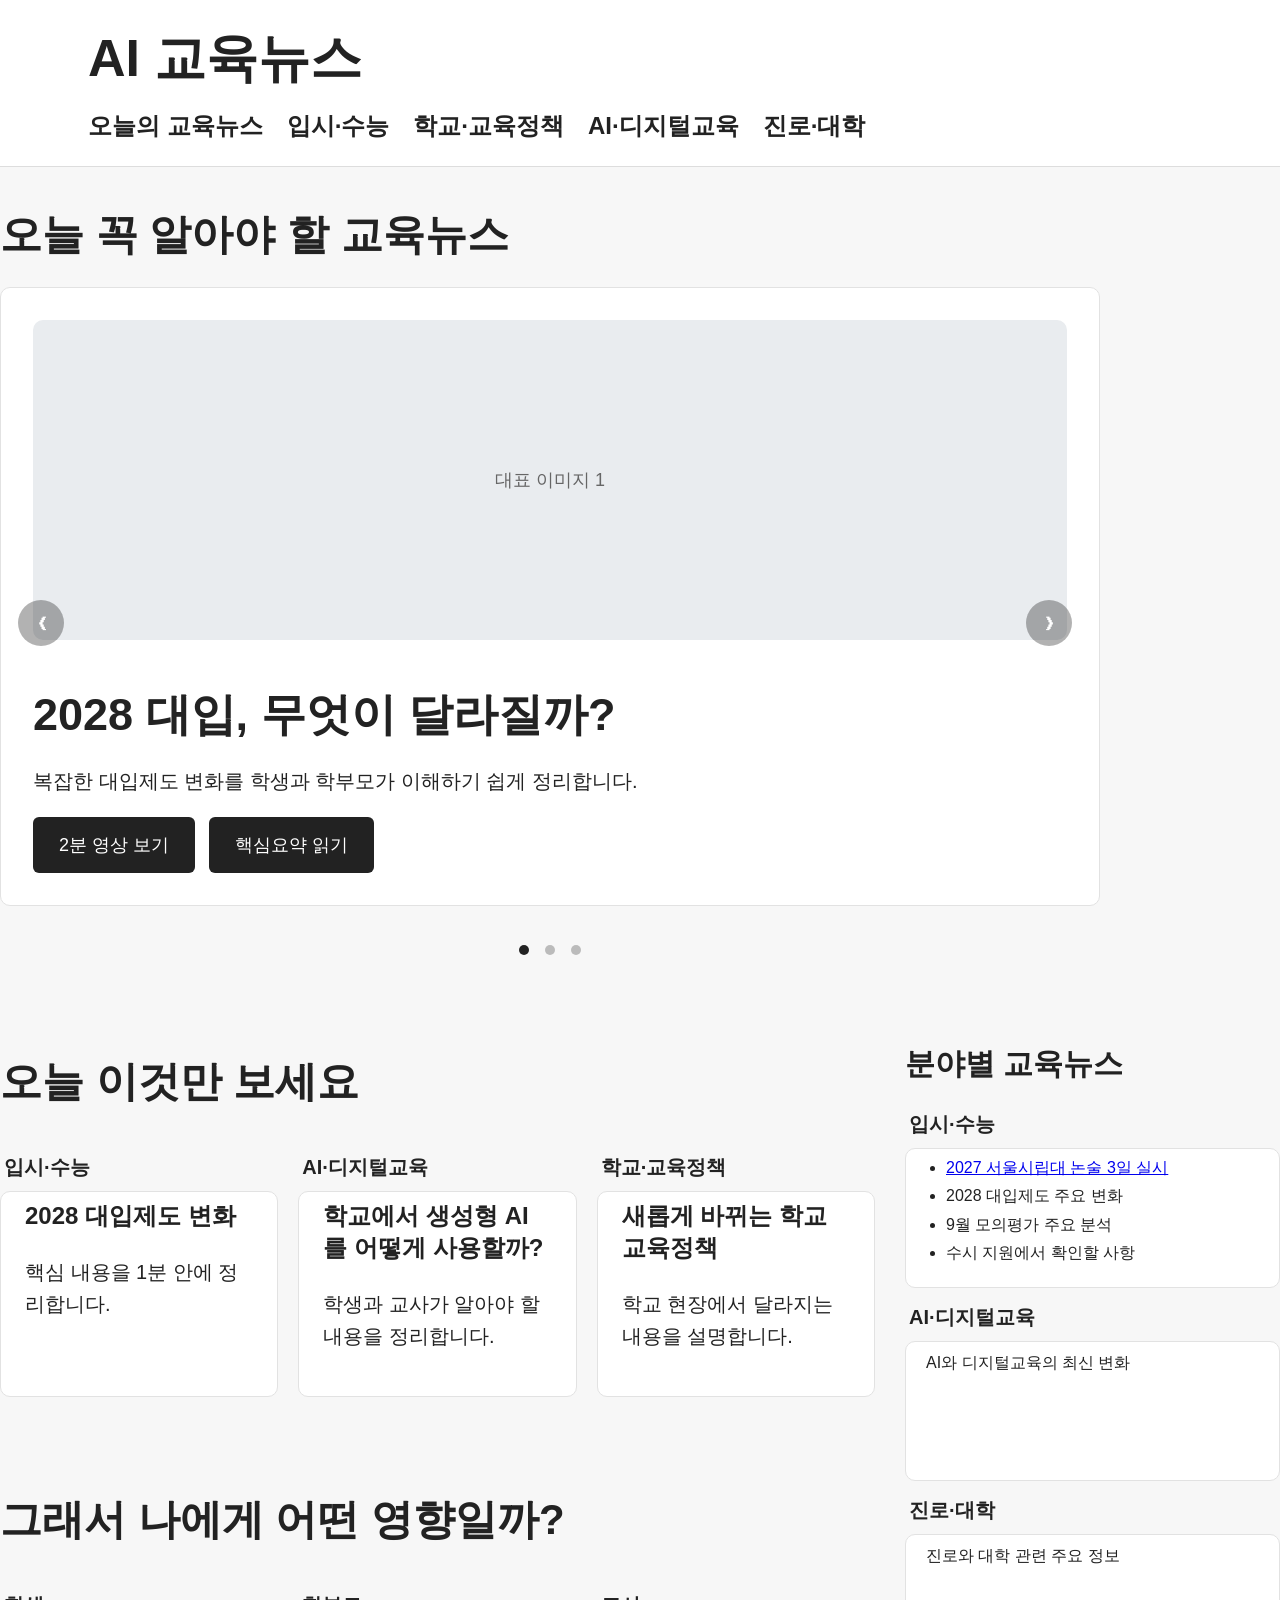
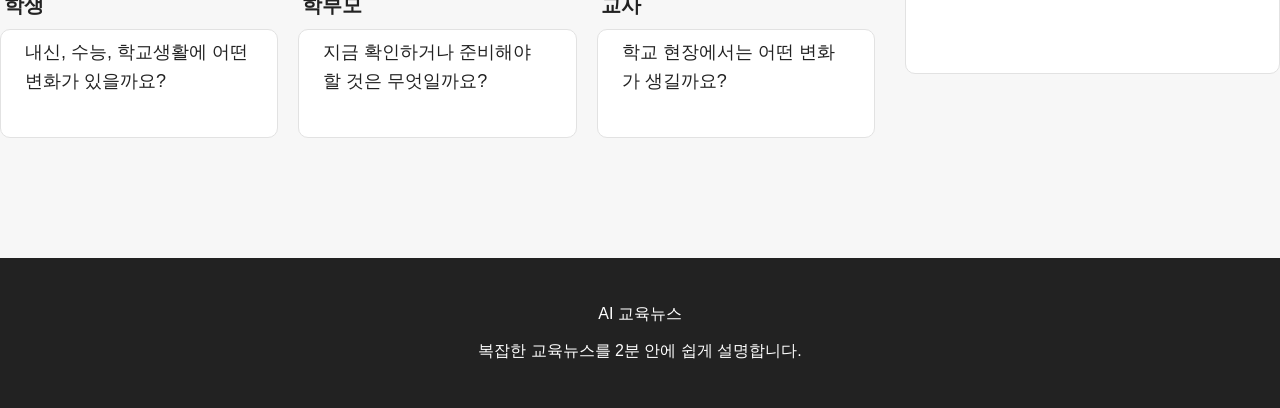
==== commit f501fa16: "Add article detail page and related functionality - Create article.html for displaying article detai" ====
--- a/index.html
+++ b/index.html
@@ -183,11 +183,17 @@
     <h3 class="card-label">입시·수능</h3>
 
     <article class="news-list">
-  <ul>
-        <li>2028 대입제도 주요 변화</li>
-        <li>9월 모의평가 주요 분석</li>
-        <li>수시 지원에서 확인할 사항</li>
-    </ul>
+<ul>
+    <li>
+        <a href="article.html?id=uos-essay-2027">
+    2027 서울시립대 논술 3일 실시
+</a>
+    </li>
+
+    <li>2028 대입제도 주요 변화</li>
+    <li>9월 모의평가 주요 분석</li>
+    <li>수시 지원에서 확인할 사항</li>
+</ul>
     </article>
 </div>
 
--- a/style.css
+++ b/style.css
@@ -441,4 +441,190 @@
 }
 .news-list li:last-child {
     margin-bottom: 0;
+}
+/* =========================
+   기사 상세페이지
+========================= */
+
+.article-page {
+    max-width: 900px;
+    margin: 0 auto;
+    padding: 60px 30px 100px;
+}
+
+.article-page .back-link {
+    display: inline-block;
+    margin-bottom: 35px;
+    font-size: 15px;
+    color: #555;
+    text-decoration: none;
+}
+
+.article-page .back-link:hover {
+    text-decoration: underline;
+}
+
+.article-header {
+    padding-bottom: 35px;
+    margin-bottom: 45px;
+    border-bottom: 1px solid #ddd;
+}
+
+.article-category {
+    margin-bottom: 15px;
+    font-size: 16px;
+    font-weight: 700;
+    color: #315f8c;
+}
+
+.article-header h1 {
+    margin: 0 0 25px;
+    font-size: 40px;
+    line-height: 1.3;
+}
+
+.article-summary {
+    font-size: 19px;
+    line-height: 1.8;
+    color: #555;
+}
+
+.article-content h2 {
+    margin-top: 50px;
+    margin-bottom: 18px;
+    font-size: 27px;
+}
+
+.article-content p {
+    margin: 0;
+    font-size: 18px;
+    line-height: 1.9;
+    color: #333;
+}
+
+/* 모바일 화면 */
+@media (max-width: 768px) {
+
+    .article-page {
+        padding: 35px 20px 70px;
+    }
+
+    .article-header h1 {
+        font-size: 30px;
+    }
+
+    .article-summary {
+        font-size: 17px;
+    }
+
+    .article-content h2 {
+        font-size: 23px;
+    }
+
+    .article-content p {
+        font-size: 16px;
+    }
+}
+/* =========================
+   기사 핵심 체크
+========================= */
+
+.article-check,
+.audience-section,
+.article-sources {
+    margin-top: 70px;
+}
+
+.article-check h2,
+.audience-section h2,
+.article-sources h2 {
+    margin-bottom: 25px;
+    font-size: 28px;
+}
+
+.check-grid {
+    display: grid;
+    grid-template-columns: repeat(2, 1fr);
+    gap: 14px;
+}
+
+.check-item {
+    padding: 20px;
+    border: 1px solid #ddd;
+    border-radius: 12px;
+    background: #fff;
+}
+
+.check-item strong {
+    display: block;
+    margin-bottom: 8px;
+    font-size: 15px;
+    color: #666;
+}
+
+.check-item span {
+    font-size: 18px;
+    font-weight: 700;
+}
+
+/* =========================
+   학생 / 학부모 / 교사
+========================= */
+
+.audience-grid {
+    display: grid;
+    grid-template-columns: repeat(3, 1fr);
+    gap: 18px;
+}
+
+.audience-card {
+    padding: 25px;
+    border: 1px solid #ddd;
+    border-radius: 14px;
+    background: #fff;
+}
+
+.audience-card h3 {
+    margin-top: 0;
+    margin-bottom: 15px;
+    font-size: 21px;
+}
+
+.audience-card p {
+    margin: 0;
+    font-size: 16px;
+    line-height: 1.8;
+    color: #444;
+}
+
+/* =========================
+   출처
+========================= */
+
+.article-sources {
+    padding-top: 35px;
+    border-top: 1px solid #ddd;
+}
+
+.article-sources ul {
+    padding-left: 20px;
+}
+
+.article-sources li {
+    margin-bottom: 8px;
+    line-height: 1.7;
+    color: #555;
+}
+
+/* 모바일 */
+@media (max-width: 768px) {
+
+    .check-grid {
+        grid-template-columns: 1fr;
+    }
+
+    .audience-grid {
+        grid-template-columns: 1fr;
+    }
+
 }
